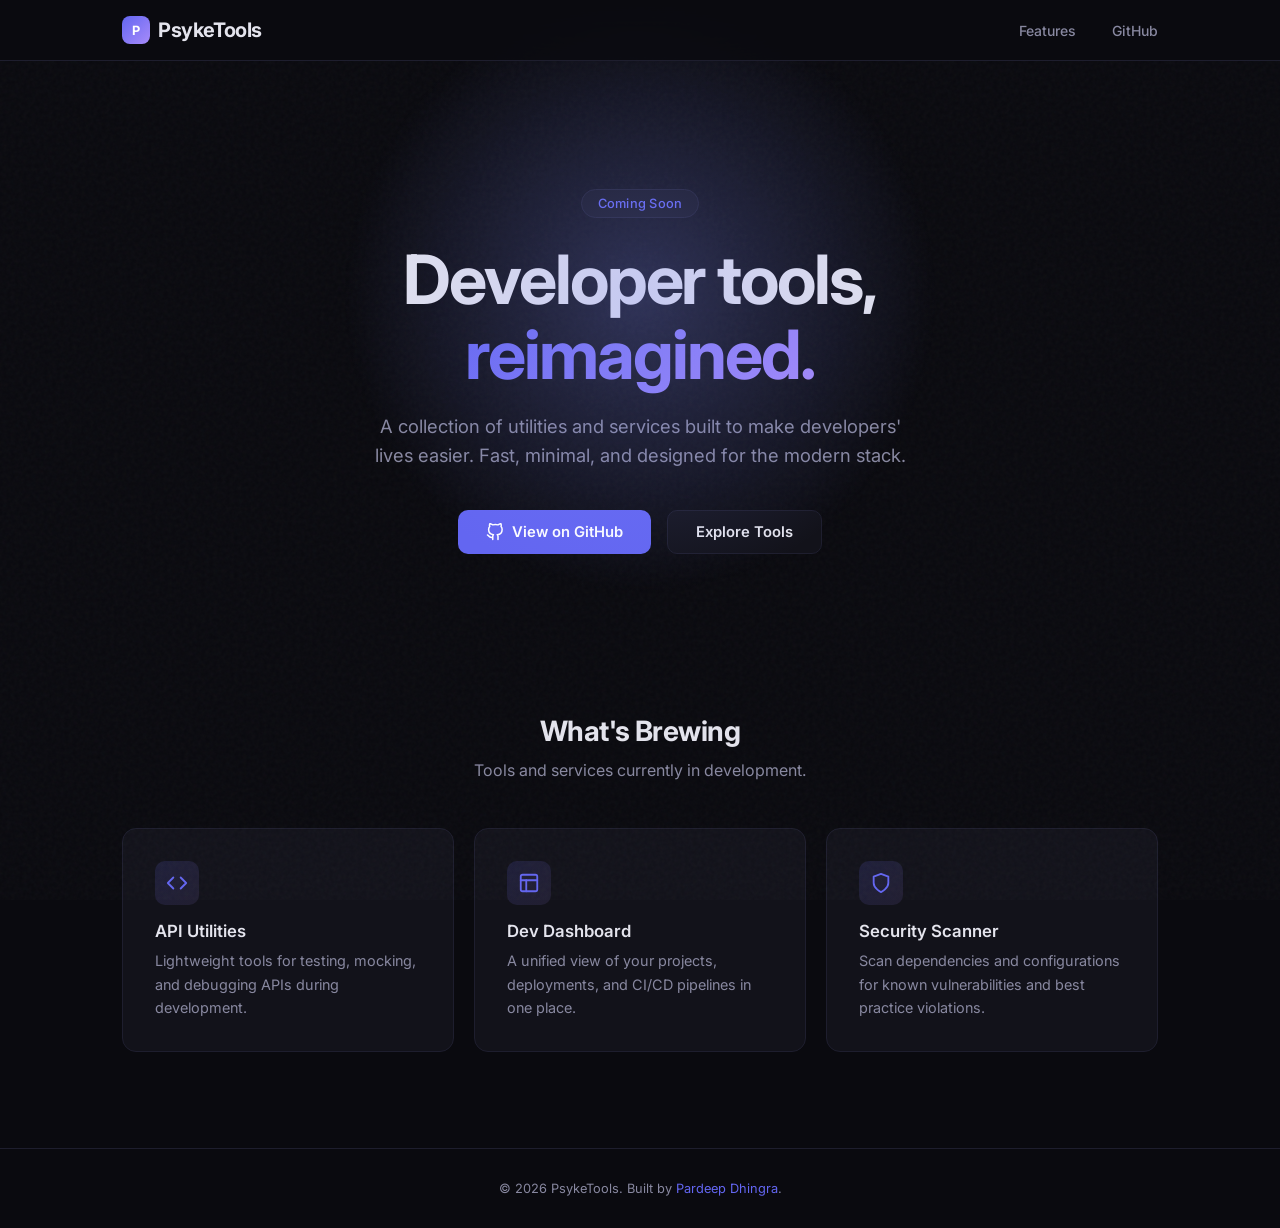
==== index.html @ ec5df7bc "Initial landing page for psyketools.com Made-with: Cursor" ====
<!DOCTYPE html>
<html lang="en">
<head>
  <meta charset="UTF-8">
  <meta name="viewport" content="width=device-width, initial-scale=1.0">
  <title>PsykeTools — Developer Tools & Utilities</title>
  <meta name="description" content="PsykeTools provides developer tools and utilities to streamline your workflow.">
  <link rel="preconnect" href="https://fonts.googleapis.com">
  <link rel="preconnect" href="https://fonts.gstatic.com" crossorigin>
  <link href="https://fonts.googleapis.com/css2?family=Inter:wght@400;500;600;700&display=swap" rel="stylesheet">
  <style>
    *,*::before,*::after{box-sizing:border-box;margin:0;padding:0}
    :root{
      --bg:#0a0a0f;
      --surface:#12121a;
      --border:#1e1e2e;
      --text:#e4e4ed;
      --text-muted:#8888a0;
      --accent:#6366f1;
      --accent-glow:#818cf850;
    }
    html{font-family:'Inter',system-ui,sans-serif;background:var(--bg);color:var(--text);scroll-behavior:smooth}
    body{min-height:100vh;display:flex;flex-direction:column}

    .grain{position:fixed;inset:0;pointer-events:none;opacity:.035;
      background-image:url("data:image/svg+xml,%3Csvg viewBox='0 0 256 256' xmlns='http://www.w3.org/2000/svg'%3E%3Cfilter id='n'%3E%3CfeTurbulence type='fractalNoise' baseFrequency='0.85' numOctaves='4' stitchTiles='stitch'/%3E%3C/filter%3E%3Crect width='100%25' height='100%25' filter='url(%23n)'/%3E%3C/svg%3E");
    }

    header{
      position:sticky;top:0;z-index:10;
      backdrop-filter:blur(16px);-webkit-backdrop-filter:blur(16px);
      background:rgba(10,10,15,.8);
      border-bottom:1px solid var(--border);
    }
    .header-inner{max-width:1100px;margin:0 auto;padding:1rem 2rem;display:flex;align-items:center;justify-content:space-between}
    .logo{font-weight:700;font-size:1.25rem;letter-spacing:-.02em;display:flex;align-items:center;gap:.5rem;text-decoration:none;color:var(--text)}
    .logo-mark{width:28px;height:28px;border-radius:8px;background:linear-gradient(135deg,var(--accent),#a78bfa);display:flex;align-items:center;justify-content:center;font-size:.8rem;font-weight:700;color:#fff}
    nav a{color:var(--text-muted);text-decoration:none;font-size:.875rem;font-weight:500;margin-left:2rem;transition:color .2s}
    nav a:hover{color:var(--text)}

    .hero{
      max-width:1100px;margin:0 auto;padding:8rem 2rem 6rem;text-align:center;
      position:relative;
    }
    .hero::before{
      content:'';position:absolute;top:50%;left:50%;transform:translate(-50%,-60%);
      width:600px;height:600px;border-radius:50%;
      background:radial-gradient(circle,var(--accent-glow) 0%,transparent 70%);
      pointer-events:none;
    }
    .badge{
      display:inline-block;padding:.375rem 1rem;border-radius:100px;
      background:var(--surface);border:1px solid var(--border);
      font-size:.8rem;font-weight:500;color:var(--accent);margin-bottom:1.5rem;
      letter-spacing:.02em;
    }
    h1{font-size:clamp(2.5rem,6vw,4.25rem);font-weight:700;line-height:1.1;letter-spacing:-.03em;margin-bottom:1.25rem}
    h1 span{background:linear-gradient(135deg,var(--accent),#a78bfa);-webkit-background-clip:text;-webkit-text-fill-color:transparent;background-clip:text}
    .hero p{font-size:1.15rem;color:var(--text-muted);max-width:560px;margin:0 auto 2.5rem;line-height:1.6}
    .cta-group{display:flex;gap:1rem;justify-content:center;flex-wrap:wrap}
    .btn{
      display:inline-flex;align-items:center;gap:.5rem;padding:.75rem 1.75rem;border-radius:10px;
      font-size:.925rem;font-weight:600;text-decoration:none;transition:all .2s;
      border:none;cursor:pointer;
    }
    .btn-primary{background:var(--accent);color:#fff}
    .btn-primary:hover{background:#4f46e5;box-shadow:0 0 24px var(--accent-glow)}
    .btn-secondary{background:var(--surface);color:var(--text);border:1px solid var(--border)}
    .btn-secondary:hover{border-color:var(--accent);color:var(--accent)}

    .features{max-width:1100px;margin:0 auto;padding:4rem 2rem 6rem}
    .features h2{text-align:center;font-size:1.75rem;font-weight:700;margin-bottom:.75rem;letter-spacing:-.02em}
    .features .subtitle{text-align:center;color:var(--text-muted);margin-bottom:3rem;font-size:1rem}
    .grid{display:grid;grid-template-columns:repeat(auto-fit,minmax(300px,1fr));gap:1.25rem}
    .card{
      background:var(--surface);border:1px solid var(--border);border-radius:14px;
      padding:2rem;transition:border-color .25s,box-shadow .25s;
    }
    .card:hover{border-color:#2d2d44;box-shadow:0 4px 32px rgba(99,102,241,.06)}
    .card-icon{width:44px;height:44px;border-radius:10px;display:flex;align-items:center;justify-content:center;margin-bottom:1rem;font-size:1.25rem;
      background:linear-gradient(135deg,rgba(99,102,241,.15),rgba(167,139,250,.1));color:var(--accent)}
    .card h3{font-size:1.05rem;font-weight:600;margin-bottom:.5rem}
    .card p{color:var(--text-muted);font-size:.9rem;line-height:1.6}

    footer{
      margin-top:auto;
      border-top:1px solid var(--border);
      text-align:center;padding:2rem;
      color:var(--text-muted);font-size:.8rem;
    }
    footer a{color:var(--accent);text-decoration:none}
    footer a:hover{text-decoration:underline}

    @media(max-width:640px){
      .header-inner{padding:.875rem 1.25rem}
      nav a{margin-left:1.25rem;font-size:.8rem}
      .hero{padding:5rem 1.25rem 4rem}
      .features{padding:3rem 1.25rem 4rem}
    }
  </style>
</head>
<body>
  <div class="grain"></div>

  <header>
    <div class="header-inner">
      <a href="/" class="logo">
        <div class="logo-mark">P</div>
        PsykeTools
      </a>
      <nav>
        <a href="#features">Features</a>
        <a href="https://github.com/pardeepdhingra" target="_blank" rel="noopener">GitHub</a>
      </nav>
    </div>
  </header>

  <main>
    <section class="hero">
      <div class="badge">Coming Soon</div>
      <h1>Developer tools,<br><span>reimagined.</span></h1>
      <p>A collection of utilities and services built to make developers' lives easier. Fast, minimal, and designed for the modern stack.</p>
      <div class="cta-group">
        <a href="https://github.com/pardeepdhingra" class="btn btn-primary" target="_blank" rel="noopener">
          <svg width="18" height="18" viewBox="0 0 24 24" fill="none" stroke="currentColor" stroke-width="2" stroke-linecap="round" stroke-linejoin="round"><path d="M9 19c-5 1.5-5-2.5-7-3m14 6v-3.87a3.37 3.37 0 0 0-.94-2.61c3.14-.35 6.44-1.54 6.44-7A5.44 5.44 0 0 0 20 4.77 5.07 5.07 0 0 0 19.91 1S18.73.65 16 2.48a13.38 13.38 0 0 0-7 0C6.27.65 5.09 1 5.09 1A5.07 5.07 0 0 0 5 4.77a5.44 5.44 0 0 0-1.5 3.78c0 5.42 3.3 6.61 6.44 7A3.37 3.37 0 0 0 9 18.13V22"/></svg>
          View on GitHub
        </a>
        <a href="#features" class="btn btn-secondary">Explore Tools</a>
      </div>
    </section>

    <section class="features" id="features">
      <h2>What's Brewing</h2>
      <p class="subtitle">Tools and services currently in development.</p>
      <div class="grid">
        <div class="card">
          <div class="card-icon">
            <svg width="22" height="22" viewBox="0 0 24 24" fill="none" stroke="currentColor" stroke-width="2" stroke-linecap="round" stroke-linejoin="round"><polyline points="16 18 22 12 16 6"/><polyline points="8 6 2 12 8 18"/></svg>
          </div>
          <h3>API Utilities</h3>
          <p>Lightweight tools for testing, mocking, and debugging APIs during development.</p>
        </div>
        <div class="card">
          <div class="card-icon">
            <svg width="22" height="22" viewBox="0 0 24 24" fill="none" stroke="currentColor" stroke-width="2" stroke-linecap="round" stroke-linejoin="round"><rect x="3" y="3" width="18" height="18" rx="2"/><path d="M3 9h18"/><path d="M9 21V9"/></svg>
          </div>
          <h3>Dev Dashboard</h3>
          <p>A unified view of your projects, deployments, and CI/CD pipelines in one place.</p>
        </div>
        <div class="card">
          <div class="card-icon">
            <svg width="22" height="22" viewBox="0 0 24 24" fill="none" stroke="currentColor" stroke-width="2" stroke-linecap="round" stroke-linejoin="round"><path d="M12 22s8-4 8-10V5l-8-3-8 3v7c0 6 8 10 8 10z"/></svg>
          </div>
          <h3>Security Scanner</h3>
          <p>Scan dependencies and configurations for known vulnerabilities and best practice violations.</p>
        </div>
      </div>
    </section>
  </main>

  <footer>
    <p>&copy; 2026 PsykeTools. Built by <a href="https://github.com/pardeepdhingra" target="_blank" rel="noopener">Pardeep Dhingra</a>.</p>
  </footer>
</body>
</html>
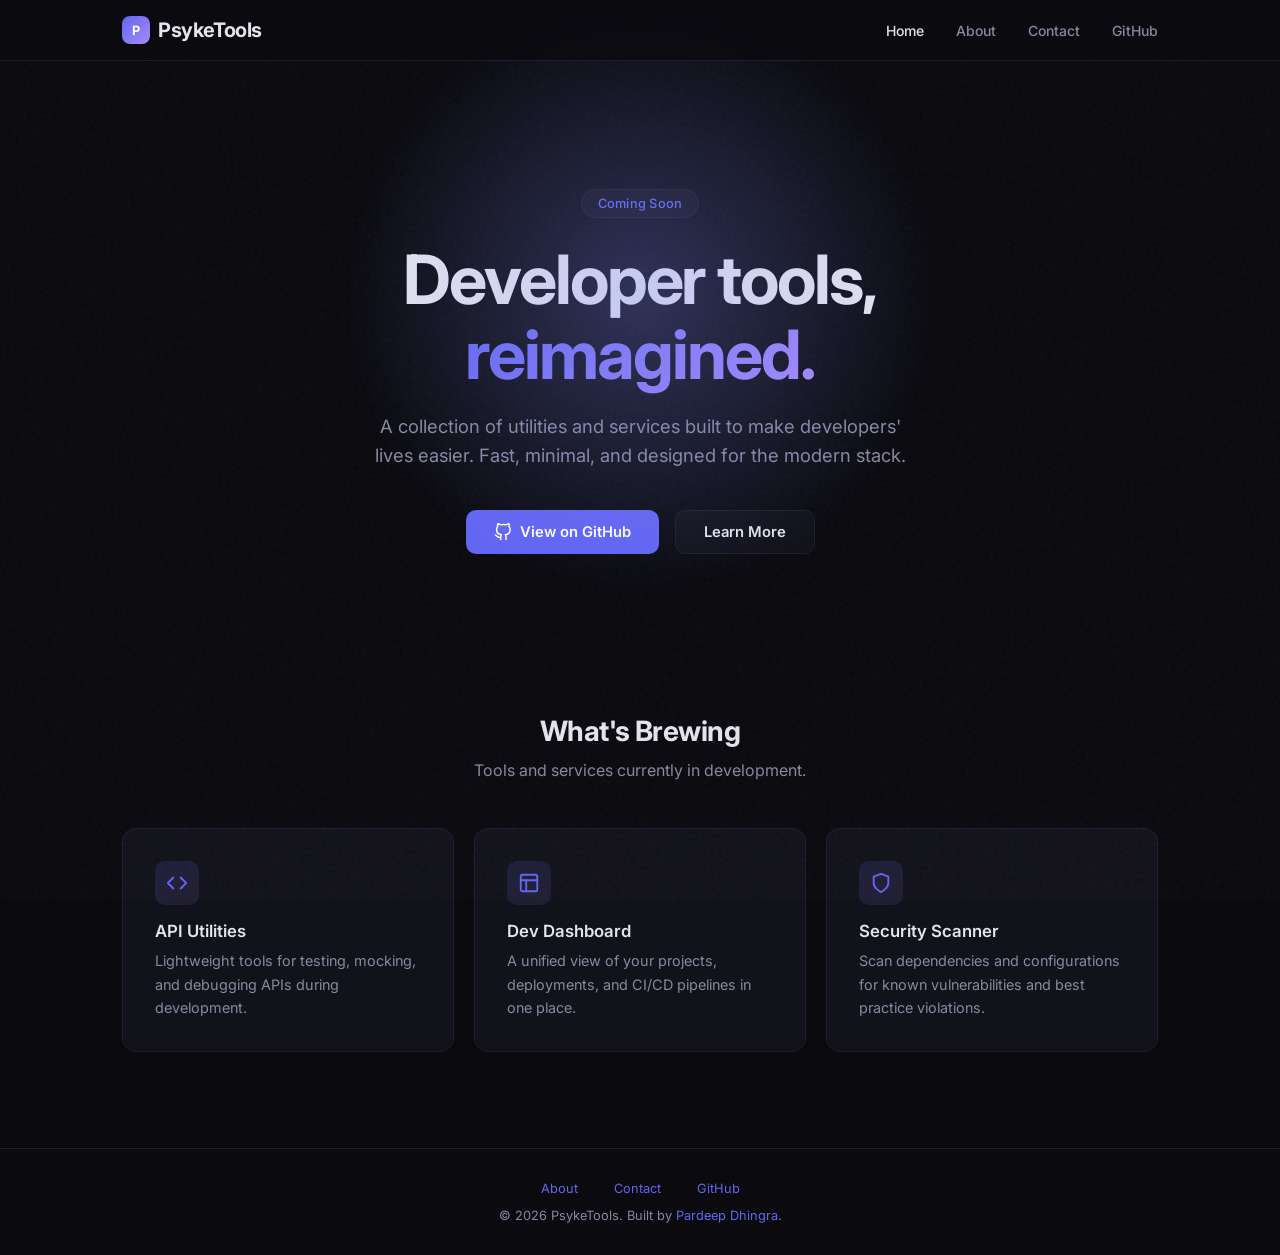
==== commit 2fb2cd43: "Add about and contact pages, shared styles, updated navigation Made-with: Cursor" ====
--- a/index.html
+++ b/index.html
@@ -8,96 +8,7 @@
   <link rel="preconnect" href="https://fonts.googleapis.com">
   <link rel="preconnect" href="https://fonts.gstatic.com" crossorigin>
   <link href="https://fonts.googleapis.com/css2?family=Inter:wght@400;500;600;700&display=swap" rel="stylesheet">
-  <style>
-    *,*::before,*::after{box-sizing:border-box;margin:0;padding:0}
-    :root{
-      --bg:#0a0a0f;
-      --surface:#12121a;
-      --border:#1e1e2e;
-      --text:#e4e4ed;
-      --text-muted:#8888a0;
-      --accent:#6366f1;
-      --accent-glow:#818cf850;
-    }
-    html{font-family:'Inter',system-ui,sans-serif;background:var(--bg);color:var(--text);scroll-behavior:smooth}
-    body{min-height:100vh;display:flex;flex-direction:column}
-
-    .grain{position:fixed;inset:0;pointer-events:none;opacity:.035;
-      background-image:url("data:image/svg+xml,%3Csvg viewBox='0 0 256 256' xmlns='http://www.w3.org/2000/svg'%3E%3Cfilter id='n'%3E%3CfeTurbulence type='fractalNoise' baseFrequency='0.85' numOctaves='4' stitchTiles='stitch'/%3E%3C/filter%3E%3Crect width='100%25' height='100%25' filter='url(%23n)'/%3E%3C/svg%3E");
-    }
-
-    header{
-      position:sticky;top:0;z-index:10;
-      backdrop-filter:blur(16px);-webkit-backdrop-filter:blur(16px);
-      background:rgba(10,10,15,.8);
-      border-bottom:1px solid var(--border);
-    }
-    .header-inner{max-width:1100px;margin:0 auto;padding:1rem 2rem;display:flex;align-items:center;justify-content:space-between}
-    .logo{font-weight:700;font-size:1.25rem;letter-spacing:-.02em;display:flex;align-items:center;gap:.5rem;text-decoration:none;color:var(--text)}
-    .logo-mark{width:28px;height:28px;border-radius:8px;background:linear-gradient(135deg,var(--accent),#a78bfa);display:flex;align-items:center;justify-content:center;font-size:.8rem;font-weight:700;color:#fff}
-    nav a{color:var(--text-muted);text-decoration:none;font-size:.875rem;font-weight:500;margin-left:2rem;transition:color .2s}
-    nav a:hover{color:var(--text)}
-
-    .hero{
-      max-width:1100px;margin:0 auto;padding:8rem 2rem 6rem;text-align:center;
-      position:relative;
-    }
-    .hero::before{
-      content:'';position:absolute;top:50%;left:50%;transform:translate(-50%,-60%);
-      width:600px;height:600px;border-radius:50%;
-      background:radial-gradient(circle,var(--accent-glow) 0%,transparent 70%);
-      pointer-events:none;
-    }
-    .badge{
-      display:inline-block;padding:.375rem 1rem;border-radius:100px;
-      background:var(--surface);border:1px solid var(--border);
-      font-size:.8rem;font-weight:500;color:var(--accent);margin-bottom:1.5rem;
-      letter-spacing:.02em;
-    }
-    h1{font-size:clamp(2.5rem,6vw,4.25rem);font-weight:700;line-height:1.1;letter-spacing:-.03em;margin-bottom:1.25rem}
-    h1 span{background:linear-gradient(135deg,var(--accent),#a78bfa);-webkit-background-clip:text;-webkit-text-fill-color:transparent;background-clip:text}
-    .hero p{font-size:1.15rem;color:var(--text-muted);max-width:560px;margin:0 auto 2.5rem;line-height:1.6}
-    .cta-group{display:flex;gap:1rem;justify-content:center;flex-wrap:wrap}
-    .btn{
-      display:inline-flex;align-items:center;gap:.5rem;padding:.75rem 1.75rem;border-radius:10px;
-      font-size:.925rem;font-weight:600;text-decoration:none;transition:all .2s;
-      border:none;cursor:pointer;
-    }
-    .btn-primary{background:var(--accent);color:#fff}
-    .btn-primary:hover{background:#4f46e5;box-shadow:0 0 24px var(--accent-glow)}
-    .btn-secondary{background:var(--surface);color:var(--text);border:1px solid var(--border)}
-    .btn-secondary:hover{border-color:var(--accent);color:var(--accent)}
-
-    .features{max-width:1100px;margin:0 auto;padding:4rem 2rem 6rem}
-    .features h2{text-align:center;font-size:1.75rem;font-weight:700;margin-bottom:.75rem;letter-spacing:-.02em}
-    .features .subtitle{text-align:center;color:var(--text-muted);margin-bottom:3rem;font-size:1rem}
-    .grid{display:grid;grid-template-columns:repeat(auto-fit,minmax(300px,1fr));gap:1.25rem}
-    .card{
-      background:var(--surface);border:1px solid var(--border);border-radius:14px;
-      padding:2rem;transition:border-color .25s,box-shadow .25s;
-    }
-    .card:hover{border-color:#2d2d44;box-shadow:0 4px 32px rgba(99,102,241,.06)}
-    .card-icon{width:44px;height:44px;border-radius:10px;display:flex;align-items:center;justify-content:center;margin-bottom:1rem;font-size:1.25rem;
-      background:linear-gradient(135deg,rgba(99,102,241,.15),rgba(167,139,250,.1));color:var(--accent)}
-    .card h3{font-size:1.05rem;font-weight:600;margin-bottom:.5rem}
-    .card p{color:var(--text-muted);font-size:.9rem;line-height:1.6}
-
-    footer{
-      margin-top:auto;
-      border-top:1px solid var(--border);
-      text-align:center;padding:2rem;
-      color:var(--text-muted);font-size:.8rem;
-    }
-    footer a{color:var(--accent);text-decoration:none}
-    footer a:hover{text-decoration:underline}
-
-    @media(max-width:640px){
-      .header-inner{padding:.875rem 1.25rem}
-      nav a{margin-left:1.25rem;font-size:.8rem}
-      .hero{padding:5rem 1.25rem 4rem}
-      .features{padding:3rem 1.25rem 4rem}
-    }
-  </style>
+  <link rel="stylesheet" href="/styles.css">
 </head>
 <body>
   <div class="grain"></div>
@@ -109,7 +20,9 @@
         PsykeTools
       </a>
       <nav>
-        <a href="#features">Features</a>
+        <a href="/" class="active">Home</a>
+        <a href="/about">About</a>
+        <a href="/contact">Contact</a>
         <a href="https://github.com/pardeepdhingra" target="_blank" rel="noopener">GitHub</a>
       </nav>
     </div>
@@ -125,7 +38,7 @@
           <svg width="18" height="18" viewBox="0 0 24 24" fill="none" stroke="currentColor" stroke-width="2" stroke-linecap="round" stroke-linejoin="round"><path d="M9 19c-5 1.5-5-2.5-7-3m14 6v-3.87a3.37 3.37 0 0 0-.94-2.61c3.14-.35 6.44-1.54 6.44-7A5.44 5.44 0 0 0 20 4.77 5.07 5.07 0 0 0 19.91 1S18.73.65 16 2.48a13.38 13.38 0 0 0-7 0C6.27.65 5.09 1 5.09 1A5.07 5.07 0 0 0 5 4.77a5.44 5.44 0 0 0-1.5 3.78c0 5.42 3.3 6.61 6.44 7A3.37 3.37 0 0 0 9 18.13V22"/></svg>
           View on GitHub
         </a>
-        <a href="#features" class="btn btn-secondary">Explore Tools</a>
+        <a href="/about" class="btn btn-secondary">Learn More</a>
       </div>
     </section>
 
@@ -159,6 +72,11 @@
   </main>
 
   <footer>
+    <div class="footer-links">
+      <a href="/about">About</a>
+      <a href="/contact">Contact</a>
+      <a href="https://github.com/pardeepdhingra" target="_blank" rel="noopener">GitHub</a>
+    </div>
     <p>&copy; 2026 PsykeTools. Built by <a href="https://github.com/pardeepdhingra" target="_blank" rel="noopener">Pardeep Dhingra</a>.</p>
   </footer>
 </body>
--- a/styles.css
+++ b/styles.css
@@ -0,0 +1,132 @@
+*,*::before,*::after{box-sizing:border-box;margin:0;padding:0}
+:root{
+  --bg:#0a0a0f;
+  --surface:#12121a;
+  --border:#1e1e2e;
+  --text:#e4e4ed;
+  --text-muted:#8888a0;
+  --accent:#6366f1;
+  --accent-glow:#818cf850;
+}
+html{font-family:'Inter',system-ui,sans-serif;background:var(--bg);color:var(--text);scroll-behavior:smooth}
+body{min-height:100vh;display:flex;flex-direction:column}
+
+.grain{position:fixed;inset:0;pointer-events:none;opacity:.035;
+  background-image:url("data:image/svg+xml,%3Csvg viewBox='0 0 256 256' xmlns='http://www.w3.org/2000/svg'%3E%3Cfilter id='n'%3E%3CfeTurbulence type='fractalNoise' baseFrequency='0.85' numOctaves='4' stitchTiles='stitch'/%3E%3C/filter%3E%3Crect width='100%25' height='100%25' filter='url(%23n)'/%3E%3C/svg%3E");
+}
+
+header{
+  position:sticky;top:0;z-index:10;
+  backdrop-filter:blur(16px);-webkit-backdrop-filter:blur(16px);
+  background:rgba(10,10,15,.8);
+  border-bottom:1px solid var(--border);
+}
+.header-inner{max-width:1100px;margin:0 auto;padding:1rem 2rem;display:flex;align-items:center;justify-content:space-between}
+.logo{font-weight:700;font-size:1.25rem;letter-spacing:-.02em;display:flex;align-items:center;gap:.5rem;text-decoration:none;color:var(--text)}
+.logo-mark{width:28px;height:28px;border-radius:8px;background:linear-gradient(135deg,var(--accent),#a78bfa);display:flex;align-items:center;justify-content:center;font-size:.8rem;font-weight:700;color:#fff}
+nav{display:flex;align-items:center}
+nav a{color:var(--text-muted);text-decoration:none;font-size:.875rem;font-weight:500;margin-left:2rem;transition:color .2s}
+nav a:hover,nav a.active{color:var(--text)}
+
+.page-section{max-width:1100px;margin:0 auto;padding:6rem 2rem;position:relative}
+.page-section::before{
+  content:'';position:absolute;top:20%;left:50%;transform:translate(-50%,-50%);
+  width:500px;height:500px;border-radius:50%;
+  background:radial-gradient(circle,var(--accent-glow) 0%,transparent 70%);
+  pointer-events:none;
+}
+
+.hero{max-width:1100px;margin:0 auto;padding:8rem 2rem 6rem;text-align:center;position:relative}
+.hero::before{
+  content:'';position:absolute;top:50%;left:50%;transform:translate(-50%,-60%);
+  width:600px;height:600px;border-radius:50%;
+  background:radial-gradient(circle,var(--accent-glow) 0%,transparent 70%);
+  pointer-events:none;
+}
+.badge{
+  display:inline-block;padding:.375rem 1rem;border-radius:100px;
+  background:var(--surface);border:1px solid var(--border);
+  font-size:.8rem;font-weight:500;color:var(--accent);margin-bottom:1.5rem;
+  letter-spacing:.02em;
+}
+h1{font-size:clamp(2.5rem,6vw,4.25rem);font-weight:700;line-height:1.1;letter-spacing:-.03em;margin-bottom:1.25rem}
+h1 span{background:linear-gradient(135deg,var(--accent),#a78bfa);-webkit-background-clip:text;-webkit-text-fill-color:transparent;background-clip:text}
+h2{font-size:1.75rem;font-weight:700;margin-bottom:.75rem;letter-spacing:-.02em}
+h2 span{background:linear-gradient(135deg,var(--accent),#a78bfa);-webkit-background-clip:text;-webkit-text-fill-color:transparent;background-clip:text}
+.hero p,.page-section > p{font-size:1.15rem;color:var(--text-muted);max-width:560px;margin:0 auto 2.5rem;line-height:1.6}
+.cta-group{display:flex;gap:1rem;justify-content:center;flex-wrap:wrap}
+.btn{
+  display:inline-flex;align-items:center;gap:.5rem;padding:.75rem 1.75rem;border-radius:10px;
+  font-size:.925rem;font-weight:600;text-decoration:none;transition:all .2s;
+  border:none;cursor:pointer;
+}
+.btn-primary{background:var(--accent);color:#fff}
+.btn-primary:hover{background:#4f46e5;box-shadow:0 0 24px var(--accent-glow)}
+.btn-secondary{background:var(--surface);color:var(--text);border:1px solid var(--border)}
+.btn-secondary:hover{border-color:var(--accent);color:var(--accent)}
+
+.features{max-width:1100px;margin:0 auto;padding:4rem 2rem 6rem}
+.features h2{text-align:center}
+.features .subtitle{text-align:center;color:var(--text-muted);margin-bottom:3rem;font-size:1rem}
+.grid{display:grid;grid-template-columns:repeat(auto-fit,minmax(300px,1fr));gap:1.25rem}
+.card{
+  background:var(--surface);border:1px solid var(--border);border-radius:14px;
+  padding:2rem;transition:border-color .25s,box-shadow .25s;
+}
+.card:hover{border-color:#2d2d44;box-shadow:0 4px 32px rgba(99,102,241,.06)}
+.card-icon{width:44px;height:44px;border-radius:10px;display:flex;align-items:center;justify-content:center;margin-bottom:1rem;font-size:1.25rem;
+  background:linear-gradient(135deg,rgba(99,102,241,.15),rgba(167,139,250,.1));color:var(--accent)}
+.card h3{font-size:1.05rem;font-weight:600;margin-bottom:.5rem}
+.card p{color:var(--text-muted);font-size:.9rem;line-height:1.6}
+
+.form-group{margin-bottom:1.5rem;text-align:left}
+.form-group label{display:block;font-size:.875rem;font-weight:500;margin-bottom:.5rem;color:var(--text)}
+.form-group input,.form-group textarea,.form-group select{
+  width:100%;padding:.75rem 1rem;border-radius:10px;border:1px solid var(--border);
+  background:var(--surface);color:var(--text);font-family:inherit;font-size:.925rem;
+  transition:border-color .2s;outline:none;resize:vertical;
+}
+.form-group input:focus,.form-group textarea:focus,.form-group select:focus{border-color:var(--accent)}
+.form-group textarea{min-height:140px}
+
+.team-grid{display:grid;grid-template-columns:repeat(auto-fit,minmax(280px,1fr));gap:1.5rem;margin-top:2.5rem}
+.team-card{background:var(--surface);border:1px solid var(--border);border-radius:14px;padding:2rem;text-align:center;transition:border-color .25s}
+.team-card:hover{border-color:#2d2d44}
+.team-avatar{width:80px;height:80px;border-radius:50%;background:linear-gradient(135deg,var(--accent),#a78bfa);display:flex;align-items:center;justify-content:center;margin:0 auto 1.25rem;font-size:1.75rem;font-weight:700;color:#fff}
+.team-card h3{font-size:1.05rem;font-weight:600;margin-bottom:.25rem}
+.team-card .role{color:var(--accent);font-size:.8rem;font-weight:500;margin-bottom:.75rem}
+.team-card p{color:var(--text-muted);font-size:.875rem;line-height:1.5}
+
+.values-grid{display:grid;grid-template-columns:repeat(auto-fit,minmax(300px,1fr));gap:1.25rem;margin-top:2.5rem}
+
+.contact-layout{display:grid;grid-template-columns:1fr 1fr;gap:3rem;align-items:start;margin-top:2.5rem}
+.contact-info{display:flex;flex-direction:column;gap:1.5rem}
+.contact-item{display:flex;align-items:flex-start;gap:1rem}
+.contact-item-icon{width:44px;height:44px;border-radius:10px;display:flex;align-items:center;justify-content:center;flex-shrink:0;
+  background:linear-gradient(135deg,rgba(99,102,241,.15),rgba(167,139,250,.1));color:var(--accent)}
+.contact-item h3{font-size:.95rem;font-weight:600;margin-bottom:.25rem}
+.contact-item p{color:var(--text-muted);font-size:.875rem;line-height:1.5}
+.contact-item a{color:var(--accent);text-decoration:none}
+.contact-item a:hover{text-decoration:underline}
+
+footer{
+  margin-top:auto;
+  border-top:1px solid var(--border);
+  text-align:center;padding:2rem;
+  color:var(--text-muted);font-size:.8rem;
+}
+footer a{color:var(--accent);text-decoration:none}
+footer a:hover{text-decoration:underline}
+footer .footer-links{margin-bottom:.75rem}
+footer .footer-links a{margin:0 1rem}
+
+@media(max-width:768px){
+  .contact-layout{grid-template-columns:1fr;gap:2rem}
+}
+@media(max-width:640px){
+  .header-inner{padding:.875rem 1.25rem}
+  nav a{margin-left:1.25rem;font-size:.8rem}
+  .hero{padding:5rem 1.25rem 4rem}
+  .features{padding:3rem 1.25rem 4rem}
+  .page-section{padding:4rem 1.25rem}
+}
